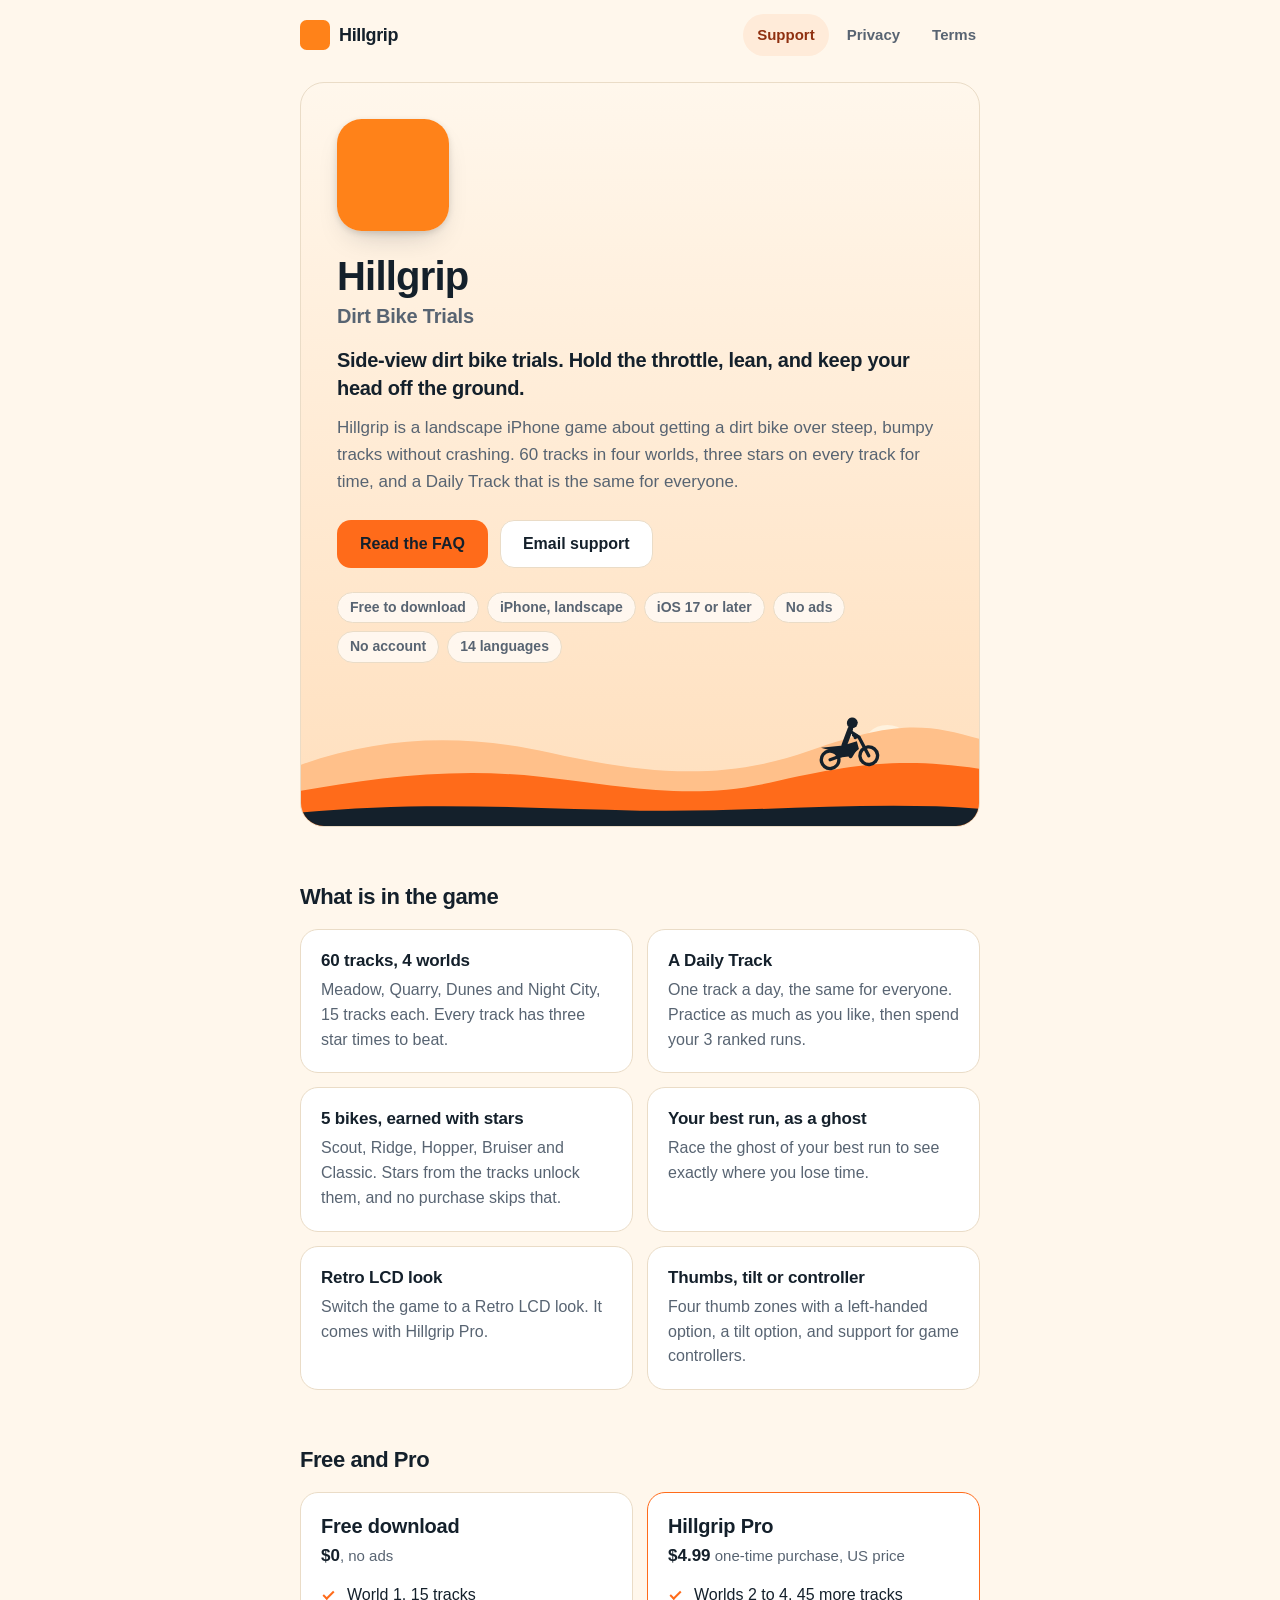
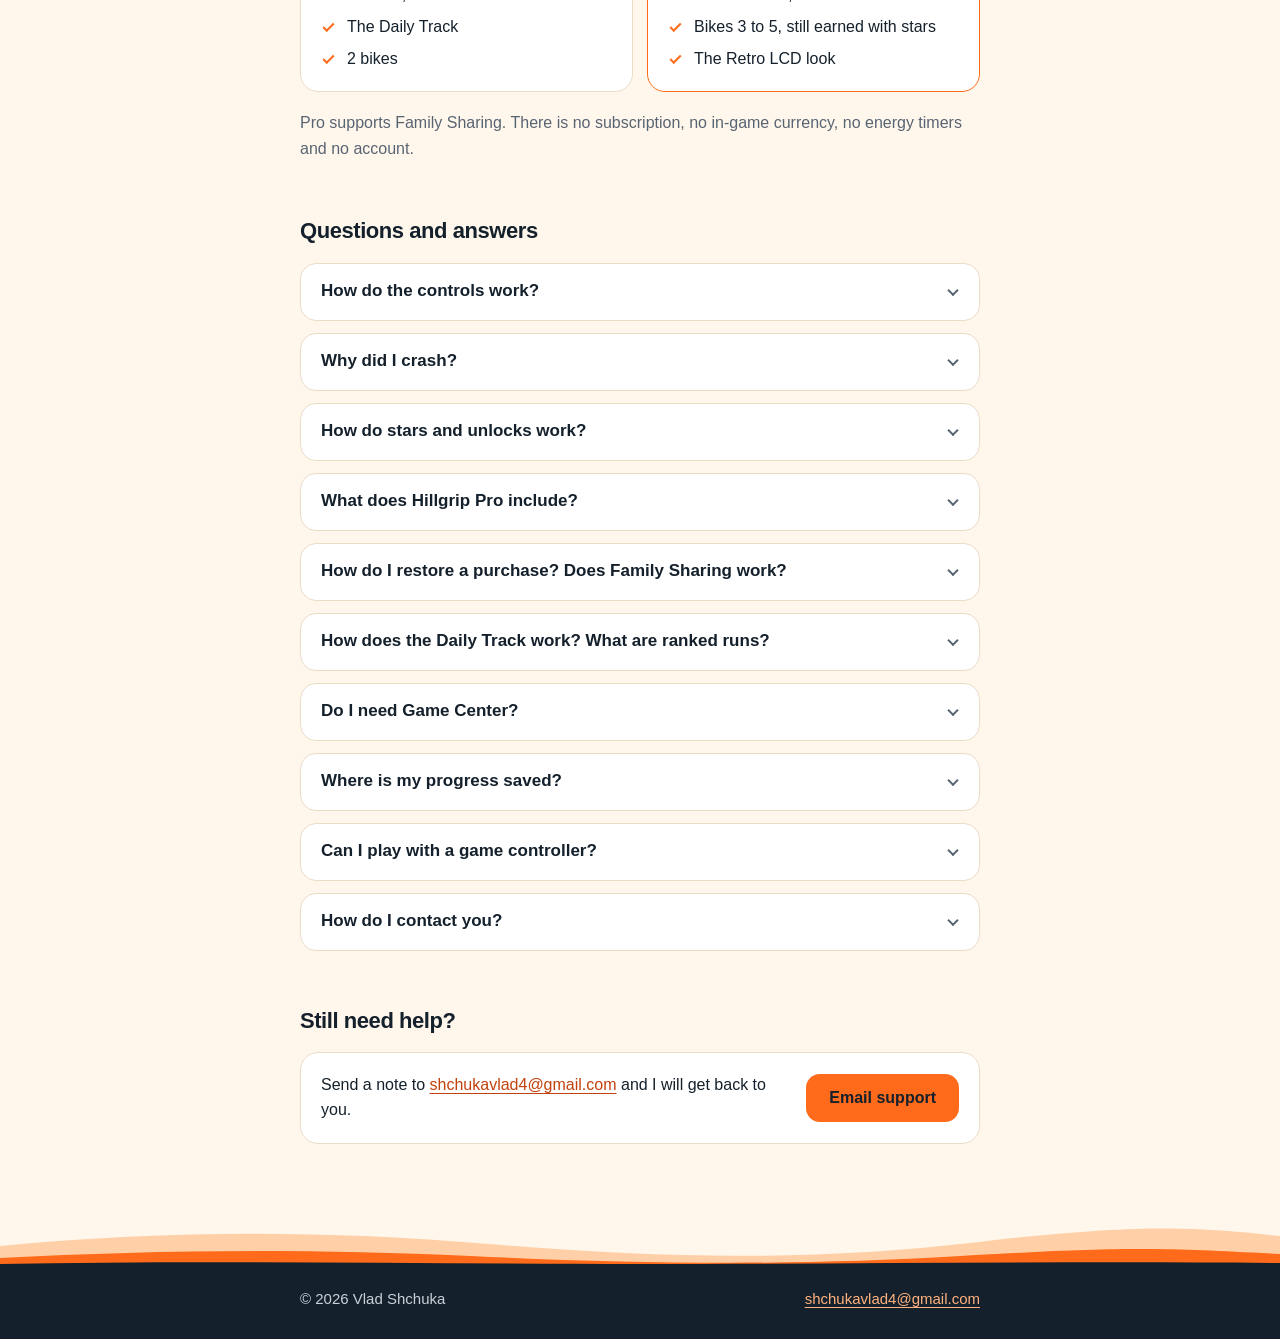
==== index.html @ 821a0717 "Hillgrip support, privacy and terms pages" ====
<!doctype html>
<html lang="en">
<head>
  <meta charset="utf-8">
  <meta name="viewport" content="width=device-width, initial-scale=1">
  <title>Hillgrip: Dirt Bike Trials | Support</title>
  <meta name="description" content="Support and FAQ for Hillgrip: Dirt Bike Trials, a landscape iPhone game of side-view dirt bike trials. Controls, Pro, the Daily Track and how to get help.">
  <meta name="color-scheme" content="light dark">
  <meta name="theme-color" content="#FFF7EC" media="(prefers-color-scheme: light)">
  <meta name="theme-color" content="#0F1424" media="(prefers-color-scheme: dark)">
  <link rel="canonical" href="https://xzot.github.io/hillgrip/">
  <link rel="icon" type="image/png" href="icon.png">
  <link rel="apple-touch-icon" href="icon.png">
  <meta property="og:type" content="website">
  <meta property="og:site_name" content="Hillgrip">
  <meta property="og:title" content="Hillgrip: Dirt Bike Trials | Support">
  <meta property="og:description" content="Side-view dirt bike trials for iPhone. 60 tracks, a Daily Track, no ads and no account. Support, FAQ and legal pages.">
  <meta property="og:url" content="https://xzot.github.io/hillgrip/">
  <meta property="og:image" content="https://xzot.github.io/hillgrip/icon.png">
  <meta name="twitter:card" content="summary">
  <link rel="stylesheet" href="style.css">
</head>
<body>
  <a class="skip-link" href="#content">Skip to content</a>

  <header class="site-header">
    <div class="wrap">
      <a class="brand" href="index.html">
        <img src="icon.png" width="30" height="30" alt="">
        <span>Hillgrip</span>
      </a>
      <nav class="site-nav" aria-label="Main">
        <a href="index.html" aria-current="page">Support</a>
        <a href="privacy.html">Privacy</a>
        <a href="terms.html">Terms</a>
      </nav>
    </div>
  </header>

  <main id="content">
    <div class="wrap">

      <section class="hero" aria-labelledby="hero-title">
        <div class="hero-body">
          <img class="app-icon" src="icon.png" width="112" height="112" alt="Hillgrip app icon" decoding="async">
          <h1 id="hero-title">Hillgrip<span class="sub">Dirt Bike Trials</span></h1>
          <p class="tagline">Side-view dirt bike trials. Hold the throttle, lean, and keep your head off the ground.</p>
          <p class="lead">Hillgrip is a landscape iPhone game about getting a dirt bike over steep, bumpy tracks without crashing. 60 tracks in four worlds, three stars on every track for time, and a Daily Track that is the same for everyone.</p>

          <div class="cta">
            <!--
              APP STORE BADGE GOES HERE.
              The app ID is not known yet. When it is, put Apple’s official "Download on the App Store"
              badge here as a link to https://apps.apple.com/app/id<APP_ID> (use Apple’s badge artwork,
              unmodified), and keep it before the two buttons below.
            -->
            <a class="btn" href="#faq">Read the FAQ</a>
            <a class="btn btn-ghost" href="mailto:shchukavlad4@gmail.com?subject=Hillgrip%20support">Email support</a>
          </div>

          <ul class="chips" aria-label="Quick facts">
            <li>Free to download</li>
            <li>iPhone, landscape</li>
            <li>iOS 17 or later</li>
            <li>No ads</li>
            <li>No account</li>
            <li>14 languages</li>
          </ul>
        </div>

        <!-- Hills strip: far ridge, trail-orange ridge with a rider, dark foreground. Decorative. -->
        <svg class="hills" viewBox="0 0 680 140" preserveAspectRatio="xMaxYMax slice" aria-hidden="true" focusable="false">
          <circle class="sun" cx="588" cy="64" r="26"/>
          <path class="far" d="M0 78 C80 50 160 46 250 66 S420 96 510 64 S630 38 680 52 V140 H0 Z"/>
          <path class="mid" d="M0 104 C70 92 150 80 240 90 S390 114 470 96 S600 70 680 82 V140 H0 Z"/>
          <g class="rider" transform="translate(551 80) rotate(-6) scale(1.3)">
            <circle class="rider-wheel" cx="-15" cy="-7" r="6.8" stroke-width="2.6"/>
            <circle class="rider-wheel" cx="15" cy="-7" r="6.8" stroke-width="2.6"/>
            <path d="M-15 -7 L-3 -10 M15 -7 L9 -22 M9 -22 L5 -24" fill="none" stroke-width="2.6" stroke-linecap="round" stroke-linejoin="round"/>
            <path d="M-21 -17 L-4 -17 L7 -19 L8 -13 L1 -8 L-7 -8 L-11 -13 Z" stroke="none"/>
            <path d="M-3 -17 L3 -29" fill="none" stroke-width="4.2" stroke-linecap="round"/>
            <path d="M3 -27 L8 -23 L6 -22" fill="none" stroke-width="2.4" stroke-linecap="round" stroke-linejoin="round"/>
            <path d="M-3 -17 L4 -12 L1 -8" fill="none" stroke-width="3" stroke-linecap="round" stroke-linejoin="round"/>
            <circle cx="5" cy="-33.5" r="4.2" stroke="none"/>
          </g>
          <path class="near" d="M0 126 C120 114 230 122 340 124 S570 114 680 122 V140 H0 Z"/>
        </svg>
      </section>

      <section class="section" aria-labelledby="game-title">
        <h2 id="game-title">What is in the game</h2>
        <div class="grid grid-2">
          <article class="card">
            <h3>60 tracks, 4 worlds</h3>
            <p>Meadow, Quarry, Dunes and Night City, 15 tracks each. Every track has three star times to beat.</p>
          </article>
          <article class="card">
            <h3>A Daily Track</h3>
            <p>One track a day, the same for everyone. Practice as much as you like, then spend your 3 ranked runs.</p>
          </article>
          <article class="card">
            <h3>5 bikes, earned with stars</h3>
            <p>Scout, Ridge, Hopper, Bruiser and Classic. Stars from the tracks unlock them, and no purchase skips that.</p>
          </article>
          <article class="card">
            <h3>Your best run, as a ghost</h3>
            <p>Race the ghost of your best run to see exactly where you lose time.</p>
          </article>
          <article class="card">
            <h3>Retro LCD look</h3>
            <p>Switch the game to a Retro LCD look. It comes with Hillgrip Pro.</p>
          </article>
          <article class="card">
            <h3>Thumbs, tilt or controller</h3>
            <p>Four thumb zones with a left-handed option, a tilt option, and support for game controllers.</p>
          </article>
        </div>
      </section>

      <section class="section" aria-labelledby="pro-title">
        <h2 id="pro-title">Free and Pro</h2>
        <div class="grid grid-2">
          <article class="card tier-card">
            <h3>Free download</h3>
            <p class="price"><strong>$0</strong>, no ads</p>
            <ul class="ticks">
              <li>World 1, 15 tracks</li>
              <li>The Daily Track</li>
              <li>2 bikes</li>
            </ul>
          </article>
          <article class="card tier-card pro">
            <h3>Hillgrip Pro</h3>
            <p class="price"><strong>$4.99</strong> one-time purchase, US price</p>
            <ul class="ticks">
              <li>Worlds 2 to 4, 45 more tracks</li>
              <li>Bikes 3 to 5, still earned with stars</li>
              <li>The Retro LCD look</li>
            </ul>
          </article>
        </div>
        <p class="no-list">Pro supports Family Sharing. There is no subscription, no in-game currency, no energy timers and no account.</p>
      </section>

      <section class="section faq" id="faq" aria-labelledby="faq-title">
        <h2 id="faq-title">Questions and answers</h2>

        <details>
          <summary>How do the controls work?</summary>
          <div class="answer">
            <p>The screen has four thumb zones: throttle, brake, lean back and lean forward. Hold throttle to drive, hold brake to slow down or stop, and use the two lean zones to tip the bike backward or forward on slopes and in the air.</p>
            <p>Settings has a left-handed option and a tilt option, so you can set the controls up the way your hands like. Game controllers work too, see the controller question below. Short, small corrections usually work better than holding a lean zone down.</p>
          </div>
        </details>

        <details>
          <summary>Why did I crash?</summary>
          <div class="answer">
            <p>You crash when the rider’s head hits the ground. After a crash you respawn at the most recent checkpoint, so you do not have to start the whole track again.</p>
            <p>If you keep landing on your head, try easing off the throttle in the air and use the lean zones to level the bike before the wheels touch down.</p>
          </div>
        </details>

        <details>
          <summary>How do stars and unlocks work?</summary>
          <div class="answer">
            <p>Every track gives up to 3 stars for your finishing time, and a faster run earns more of them. Stars are what unlock the bikes: Scout, Ridge, Hopper, Bruiser and Classic. Collect more stars and more bikes open up.</p>
            <p>There is no way to buy stars or skip an unlock. Hillgrip has no in-game currency.</p>
          </div>
        </details>

        <details>
          <summary>What does Hillgrip Pro include?</summary>
          <div class="answer">
            <p>Hillgrip Pro is a one-time in-app purchase, $4.99 in the US. In other countries the price follows Apple’s local pricing and is shown before you buy.</p>
            <ul>
              <li>Worlds 2 to 4, which adds 45 tracks</li>
              <li>Bikes 3 to 5, which are still earned with stars</li>
              <li>The Retro LCD look</li>
            </ul>
            <p>The free game already has world 1 (15 tracks), the Daily Track and 2 bikes. There is no subscription, so nothing renews.</p>
          </div>
        </details>

        <details>
          <summary>How do I restore a purchase? Does Family Sharing work?</summary>
          <div class="answer">
            <p>Open Settings in Hillgrip and tap Restore Purchases. The same button is on the Pro screen. Use the same Apple Account that bought Pro, and make sure you are online.</p>
            <p>Hillgrip Pro supports Family Sharing. If the person who bought it has sharing turned on for purchases, family members can get Pro on their own devices with Restore Purchases.</p>
            <p>If Pro still does not show up, check which Apple Account you are signed in with, then <a href="mailto:shchukavlad4@gmail.com?subject=Hillgrip%20restore%20purchase">email me</a>.</p>
          </div>
        </details>

        <details>
          <summary>How does the Daily Track work? What are ranked runs?</summary>
          <div class="answer">
            <p>There is one Daily Track per day and it is the same for everyone. It changes at 08:00 UTC. It is part of the free game.</p>
            <p>You can practice it as often as you like. You get 3 ranked runs on each Daily Track, and your best ranked time goes to a Game Center leaderboard.</p>
          </div>
        </details>

        <details>
          <summary>Do I need Game Center?</summary>
          <div class="answer">
            <p>No. Hillgrip works without it. Game Center is only used for the Daily Track leaderboard, and only if you are signed in. It is an Apple service, so your player name and leaderboard scores are handled by Apple, as the <a href="privacy.html">privacy policy</a> explains.</p>
          </div>
        </details>

        <details>
          <summary>Where is my progress saved?</summary>
          <div class="answer">
            <p>Only on your device. Hillgrip has no account and no server, so your stars, best times, ghosts and settings live on the phone. If you delete the app, that progress is deleted too, and I cannot get it back because I never receive it.</p>
            <p>Purchases are different. They belong to your Apple Account and come back with Restore Purchases.</p>
          </div>
        </details>

        <details>
          <summary>Can I play with a game controller?</summary>
          <div class="answer">
            <p>Yes. MFi, Xbox and DualSense controllers work:</p>
            <ul>
              <li>Right trigger: throttle</li>
              <li>Left trigger: brake</li>
              <li>Left stick: lean</li>
            </ul>
            <p>Pair the controller in your iPhone’s Bluetooth settings before you start the game.</p>
          </div>
        </details>

        <details>
          <summary>How do I contact you?</summary>
          <div class="answer">
            <p>Email <a href="mailto:shchukavlad4@gmail.com?subject=Hillgrip%20support">shchukavlad4@gmail.com</a>. Please include your iPhone model, your iOS version and what happened. The world and track number help for track problems.</p>
            <p>Hillgrip is made by one person, Vlad Shchuka. I read every message and reply as soon as I can.</p>
          </div>
        </details>
      </section>

      <section class="section" aria-labelledby="contact-title">
        <h2 id="contact-title">Still need help?</h2>
        <div class="card contact-card">
          <p>Send a note to <a href="mailto:shchukavlad4@gmail.com?subject=Hillgrip%20support">shchukavlad4@gmail.com</a> and I will get back to you.</p>
          <a class="btn" href="mailto:shchukavlad4@gmail.com?subject=Hillgrip%20support">Email support</a>
        </div>
      </section>

    </div>
  </main>

  <footer class="site-footer">
    <svg class="footer-hills" viewBox="0 0 680 44" preserveAspectRatio="none" aria-hidden="true" focusable="false">
      <path class="far" d="M0 22 C90 6 170 6 260 20 S430 38 520 18 S640 4 680 12 V44 H0 Z"/>
      <path class="mid" d="M0 34 C80 26 160 24 250 32 S420 42 510 32 S620 24 680 30 V44 H0 Z"/>
      <path class="near" d="M0 40 C110 36 230 40 340 40 S570 37 680 39 V44 H0 Z"/>
    </svg>
    <div class="footer-bar">
      <div class="wrap">
        <span>&copy; 2026 Vlad Shchuka</span>
        <a href="mailto:shchukavlad4@gmail.com">shchukavlad4@gmail.com</a>
      </div>
    </div>
  </footer>
</body>
</html>
---- style.css ----
/*
  Hillgrip support + legal site.
  One stylesheet, no frameworks, no JavaScript, no external requests.
  Brand: trail orange accent, ink text, warm paper background.
*/

/* ---------- Tokens ---------- */
:root {
  color-scheme: light dark;

  --bg: #FFF7EC;            /* warm paper */
  --surface: #FFFFFF;
  --text: #14202B;          /* ink */
  --muted: #586472;
  --accent: #FF6B1A;        /* trail orange: fills, borders, illustration. Not for small text. */
  --border: #EADCC7;

  --link: #C2410C;          /* text links: 4.9:1 on paper, 5.2:1 on white */
  --link-hover: #9A3412;
  --on-accent: #14202B;     /* ink on trail orange: 5.9:1 */
  --accent-soft: #FFEBD9;   /* tinted boxes and the current nav pill */
  --accent-soft-text: #8F3010; /* text on --accent-soft: 6.4:1 */
  --shadow: rgba(20, 32, 43, 0.28);

  /* Illustration */
  --sky-top: #FFF7EC;
  --sky-bottom: #FFDFBD;
  --sun: #FFF4E2;
  --hill-far: #FFC08A;
  --hill-near: #14202B;
  --rider: #14202B;

  --radius-card: 18px;
  --font: -apple-system, BlinkMacSystemFont, "SF Pro Text", "Segoe UI", Roboto, "Helvetica Neue", Arial, sans-serif;
}

@media (prefers-color-scheme: dark) {
  :root {
    --bg: #0F1424;
    --surface: #171D33;
    --text: #F4EFE8;
    --muted: #A8B2C5;
    --accent: #FF7A2E;
    --border: #2B3453;

    --link: #FF9A5C;        /* 8.6:1 on the dark background */
    --link-hover: #FFB988;
    --on-accent: #14202B;
    --accent-soft: #2A2336;
    --accent-soft-text: #FFB78A;
    --shadow: rgba(0, 0, 0, 0.6);

    --sky-top: #141A33;
    --sky-bottom: #2D2448;
    --sun: #FFB27F;
    --hill-far: #392D58;
    --hill-near: #080B15;
    --rider: #FFEBD6;       /* light rider: the sky is dark, ink would vanish */
  }
}

/* ---------- Base ---------- */
*, *::before, *::after { box-sizing: border-box; }

html {
  -webkit-text-size-adjust: 100%;
  text-size-adjust: 100%;
  scroll-behavior: smooth;
  scroll-padding-top: 16px;
}

body {
  margin: 0;
  background: var(--bg);
  color: var(--text);
  font: 17px/1.6 var(--font);
  -webkit-font-smoothing: antialiased;
  overflow-wrap: break-word;
}

::selection { background: var(--accent); color: var(--on-accent); }

img { max-width: 100%; height: auto; }

.wrap {
  width: 100%;
  max-width: 720px;           /* 680px column + 20px side padding */
  margin-inline: auto;
  padding-inline: 20px;
}

h1, h2, h3 {
  margin: 0;
  letter-spacing: -0.02em;
  line-height: 1.15;
  font-weight: 800;
}

h1 { font-size: 40px; }
h2 { font-size: 22px; line-height: 1.25; font-weight: 750; }
h3 { font-size: 17px; line-height: 1.3; font-weight: 700; letter-spacing: -0.01em; }

p { margin: 0 0 1em; }
p:last-child { margin-bottom: 0; }

a {
  color: var(--link);
  text-decoration: underline;
  text-decoration-thickness: 1px;
  text-underline-offset: 3px;
  transition: color 0.15s ease, text-decoration-thickness 0.15s ease;
}
a:hover { color: var(--link-hover); text-decoration-thickness: 2px; }

:focus-visible {
  outline: 3px solid var(--link);
  outline-offset: 3px;
  border-radius: 6px;
}

.skip-link {
  position: absolute;
  left: 20px;
  top: -80px;
  z-index: 10;
  padding: 10px 16px;
  border-radius: 10px;
  background: var(--accent);
  color: var(--on-accent);
  font-weight: 700;
  text-decoration: none;
}
.skip-link:focus { top: 12px; }

/* ---------- Header ---------- */
.site-header { padding-block: 14px; }

.site-header .wrap {
  display: flex;
  align-items: center;
  justify-content: space-between;
  flex-wrap: wrap;
  gap: 4px 12px;
}

.brand {
  display: inline-flex;
  align-items: center;
  gap: 9px;
  color: var(--text);
  font-weight: 800;
  font-size: 18px;
  letter-spacing: -0.02em;
  text-decoration: none;
}
.brand:hover { color: var(--text); text-decoration: none; }
.brand img { width: 30px; height: 30px; border-radius: 22%; display: block; }

.site-nav { display: flex; gap: 2px; margin-right: -10px; }

.site-nav a {
  display: inline-block;
  padding: 9px 11px;
  border-radius: 999px;
  color: var(--muted);
  font-size: 15px;
  font-weight: 600;
  text-decoration: none;
  transition: background-color 0.15s ease, color 0.15s ease;
}
.site-nav a:hover { color: var(--text); background: var(--accent-soft); }
.site-nav a[aria-current="page"] {
  color: var(--accent-soft-text);
  background: var(--accent-soft);
}

/* ---------- Layout helpers ---------- */
main { padding-bottom: 8px; }
.section { margin-top: 56px; }
.section > h2 { margin-bottom: 18px; }
.section-intro { color: var(--muted); margin-bottom: 20px; }

/* ---------- Hero (index) ---------- */
.hero {
  margin-top: 12px;
  position: relative;
  overflow: hidden;
  border: 1px solid var(--border);
  border-radius: 24px;
  background: linear-gradient(180deg, var(--sky-top) 0%, var(--sky-bottom) 100%);
}

.hero-body { padding: 28px 22px 0; }

.app-icon {
  display: block;
  width: 112px;
  height: 112px;
  border-radius: 22%;
  box-shadow: 0 14px 30px -14px var(--shadow), 0 2px 6px rgba(0, 0, 0, 0.12);
}

.hero h1 { margin-top: 22px; }
.hero h1 .sub {
  display: block;
  margin-top: 6px;
  font-size: 20px;
  font-weight: 650;
  letter-spacing: -0.01em;
  color: var(--muted);
}

.tagline {
  margin: 18px 0 0;
  font-size: 20px;
  line-height: 1.4;
  font-weight: 650;
  letter-spacing: -0.015em;
}
.lead { margin: 12px 0 0; color: var(--muted); }

.cta { display: flex; flex-wrap: wrap; gap: 12px; margin-top: 24px; }
.cta .btn { flex: 1 1 100%; }

.btn {
  display: inline-flex;
  align-items: center;
  justify-content: center;
  min-height: 48px;
  padding: 0 22px;
  border-radius: 14px;
  border: 1px solid transparent;
  background: var(--accent);
  color: var(--on-accent);
  font-weight: 700;
  font-size: 16px;
  text-decoration: none;
  transition: transform 0.15s ease, box-shadow 0.2s ease, background-color 0.15s ease, border-color 0.15s ease;
}
.btn:hover {
  color: var(--on-accent);
  text-decoration: none;
  transform: translateY(-2px);
  box-shadow: 0 10px 20px -10px var(--accent);
}
.btn-ghost {
  background: var(--surface);
  border-color: var(--border);
  color: var(--text);
}
.btn-ghost:hover { color: var(--text); border-color: var(--accent); box-shadow: 0 10px 20px -14px var(--shadow); }

.chips {
  display: flex;
  flex-wrap: wrap;
  gap: 8px;
  margin: 24px 0 0;
  padding: 0;
  list-style: none;
}
.chips li {
  padding: 5px 12px;
  border: 1px solid var(--border);
  border-radius: 999px;
  background: color-mix(in srgb, var(--surface) 70%, transparent);
  color: var(--muted);
  font-size: 14px;
  line-height: 1.4;
  font-weight: 600;
}

.hills { display: block; width: 100%; height: 104px; margin-top: 24px; }
.hills .sun { fill: var(--sun); opacity: 0.9; }
.hills .far { fill: var(--hill-far); }
.hills .mid { fill: var(--accent); }
.hills .near { fill: var(--hill-near); }
.hills .rider { fill: var(--rider); stroke: var(--rider); }
.hills .rider-wheel { fill: none; stroke: var(--rider); }

/* ---------- Cards ---------- */
.grid { display: grid; gap: 14px; grid-template-columns: 1fr; }

.card {
  background: var(--surface);
  border: 1px solid var(--border);
  border-radius: var(--radius-card);
  padding: 20px;
  transition: border-color 0.2s ease, transform 0.2s ease, box-shadow 0.2s ease;
}
.card:hover {
  border-color: var(--accent);
  transform: translateY(-2px);
  box-shadow: 0 14px 26px -16px var(--shadow);
}
.card h3 { margin-bottom: 6px; }
.card p { color: var(--muted); font-size: 16px; line-height: 1.55; }

.tier-card h3 { font-size: 20px; margin-bottom: 4px; }
.tier-card .price { color: var(--muted); font-size: 15px; margin-bottom: 14px; }
.tier-card .price strong { color: var(--text); font-size: 17px; }
.tier-card.pro { border-color: var(--accent); }

.ticks { margin: 0; padding: 0; list-style: none; }
.ticks li { position: relative; padding-left: 26px; margin-bottom: 8px; font-size: 16px; line-height: 1.5; }
.ticks li:last-child { margin-bottom: 0; }
.ticks li::before {
  content: "";
  position: absolute;
  left: 2px;
  top: 0.5em;
  width: 11px;
  height: 6px;
  border-left: 2.5px solid var(--accent);
  border-bottom: 2.5px solid var(--accent);
  transform: rotate(-45deg);
}

.no-list {
  margin-top: 18px;
  color: var(--muted);
  font-size: 16px;
}

/* ---------- FAQ ---------- */
.faq details {
  background: var(--surface);
  border: 1px solid var(--border);
  border-radius: 16px;
  margin-bottom: 12px;
  transition: border-color 0.2s ease, box-shadow 0.2s ease;
}
.faq details:hover { border-color: var(--accent); }
.faq details[open] { box-shadow: 0 14px 26px -18px var(--shadow); }

.faq summary {
  position: relative;
  display: block;
  min-height: 56px;
  padding: 15px 52px 15px 20px;
  cursor: pointer;
  list-style: none;
  font-weight: 650;
  line-height: 1.4;
  border-radius: 16px;
}
.faq summary::-webkit-details-marker { display: none; }
.faq summary::after {
  content: "";
  position: absolute;
  right: 22px;
  top: 50%;
  width: 8px;
  height: 8px;
  border-right: 2px solid var(--muted);
  border-bottom: 2px solid var(--muted);
  transform: translateY(-70%) rotate(45deg);
  transition: transform 0.2s ease, border-color 0.2s ease;
}
.faq details:hover summary::after { border-color: var(--accent); }
.faq details[open] summary::after { transform: translateY(-30%) rotate(-135deg); }

.faq .answer { padding: 0 20px 20px; }
.faq .answer p, .faq .answer ul { margin-bottom: 0.8em; }
.faq .answer > :last-child { margin-bottom: 0; }
.faq .answer ul { padding-left: 22px; }
.faq .answer li { margin-bottom: 4px; }

.contact-card { display: flex; flex-direction: column; align-items: flex-start; gap: 16px; }
.contact-card p { color: var(--text); margin: 0; }
.contact-card .btn { flex: 0 0 auto; white-space: nowrap; }

/* ---------- Legal pages ---------- */
.page-title { margin-top: 28px; }
.updated { margin: 10px 0 0; color: var(--muted); font-size: 15px; }

.summary {
  margin-top: 28px;
  padding: 18px 20px;
  border: 1px solid var(--border);
  border-radius: var(--radius-card);
  background: var(--accent-soft);
  color: var(--text);
}
.summary strong:first-child {
  display: block;
  margin-bottom: 4px;
  color: var(--accent-soft-text);
  font-size: 14px;
  letter-spacing: 0.06em;
  text-transform: uppercase;
}

.legal > p:first-child { margin-top: 32px; }
.summary a { color: var(--accent-soft-text); }
.legal h2 { margin-top: 56px; margin-bottom: 14px; }
.fineprint { margin-top: 48px; color: var(--muted); font-size: 15px; }
.legal ul { padding-left: 22px; margin: 0 0 1em; }
.legal li { margin-bottom: 6px; }
.legal a { overflow-wrap: anywhere; }

/* ---------- Footer ---------- */
.site-footer { margin-top: 72px; }
.footer-hills { display: block; width: 100%; height: 44px; margin-bottom: -1px; }
.footer-hills .far { fill: var(--hill-far); opacity: 0.7; }
.footer-hills .mid { fill: var(--accent); }
.footer-hills .near { fill: var(--hill-near); }

.footer-bar { background: var(--hill-near); color: #C9D0DA; }
.footer-bar .wrap {
  display: flex;
  flex-wrap: wrap;
  justify-content: space-between;
  gap: 6px 20px;
  padding-block: 20px 28px;
  font-size: 15px;
}
.footer-bar a { color: #FFB27F; }
.footer-bar a:hover { color: #FFD2B3; }
.footer-bar :focus-visible { outline-color: #FFB27F; }

/* ---------- Wider screens ---------- */
@media (min-width: 560px) {
  .hero-body { padding: 36px 36px 0; }
  .hills { height: auto; }
  .cta .btn { flex: 0 0 auto; }
  .grid-2 { grid-template-columns: 1fr 1fr; }
  .contact-card { flex-direction: row; align-items: center; justify-content: space-between; }
  .site-nav { gap: 4px; }
  .site-nav a { padding: 9px 14px; }
}

@media (prefers-reduced-motion: reduce) {
  html { scroll-behavior: auto; }
  *, *::before, *::after { transition: none !important; }
  .card:hover, .btn:hover { transform: none; }
}
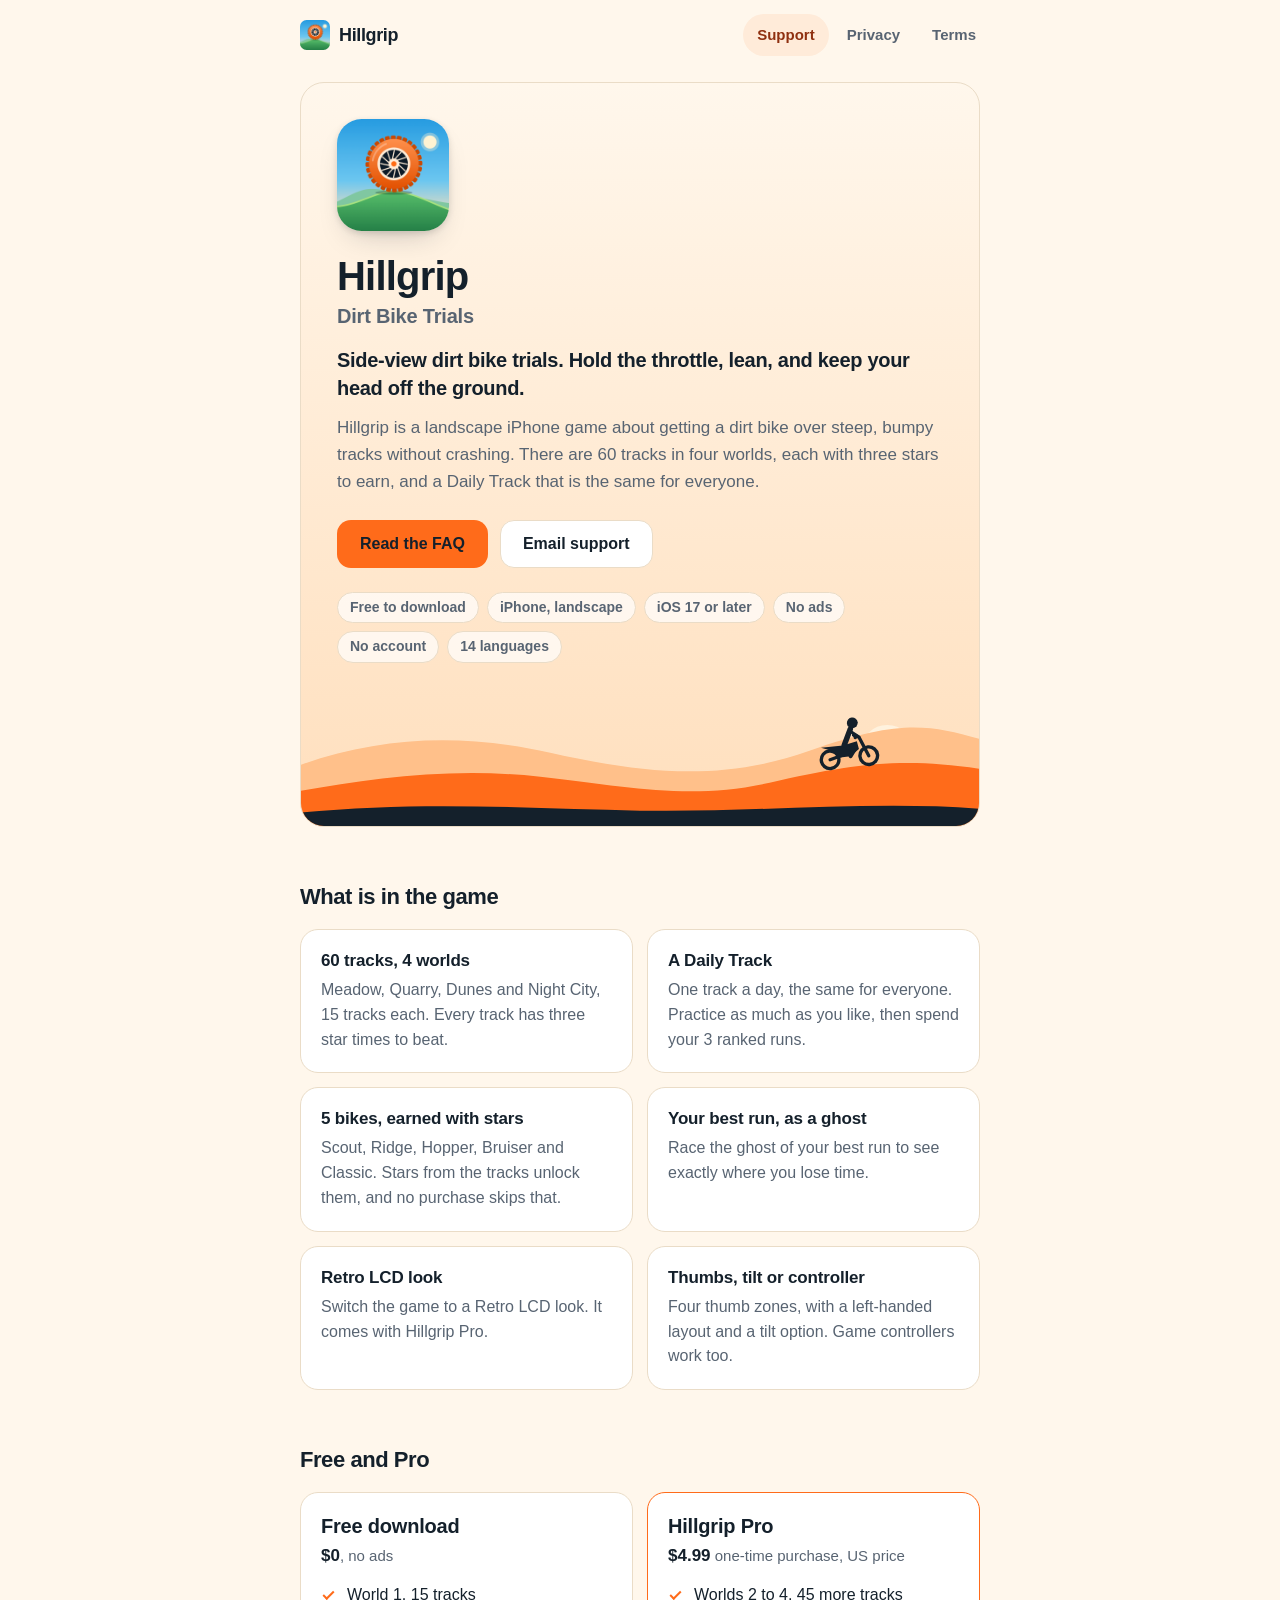
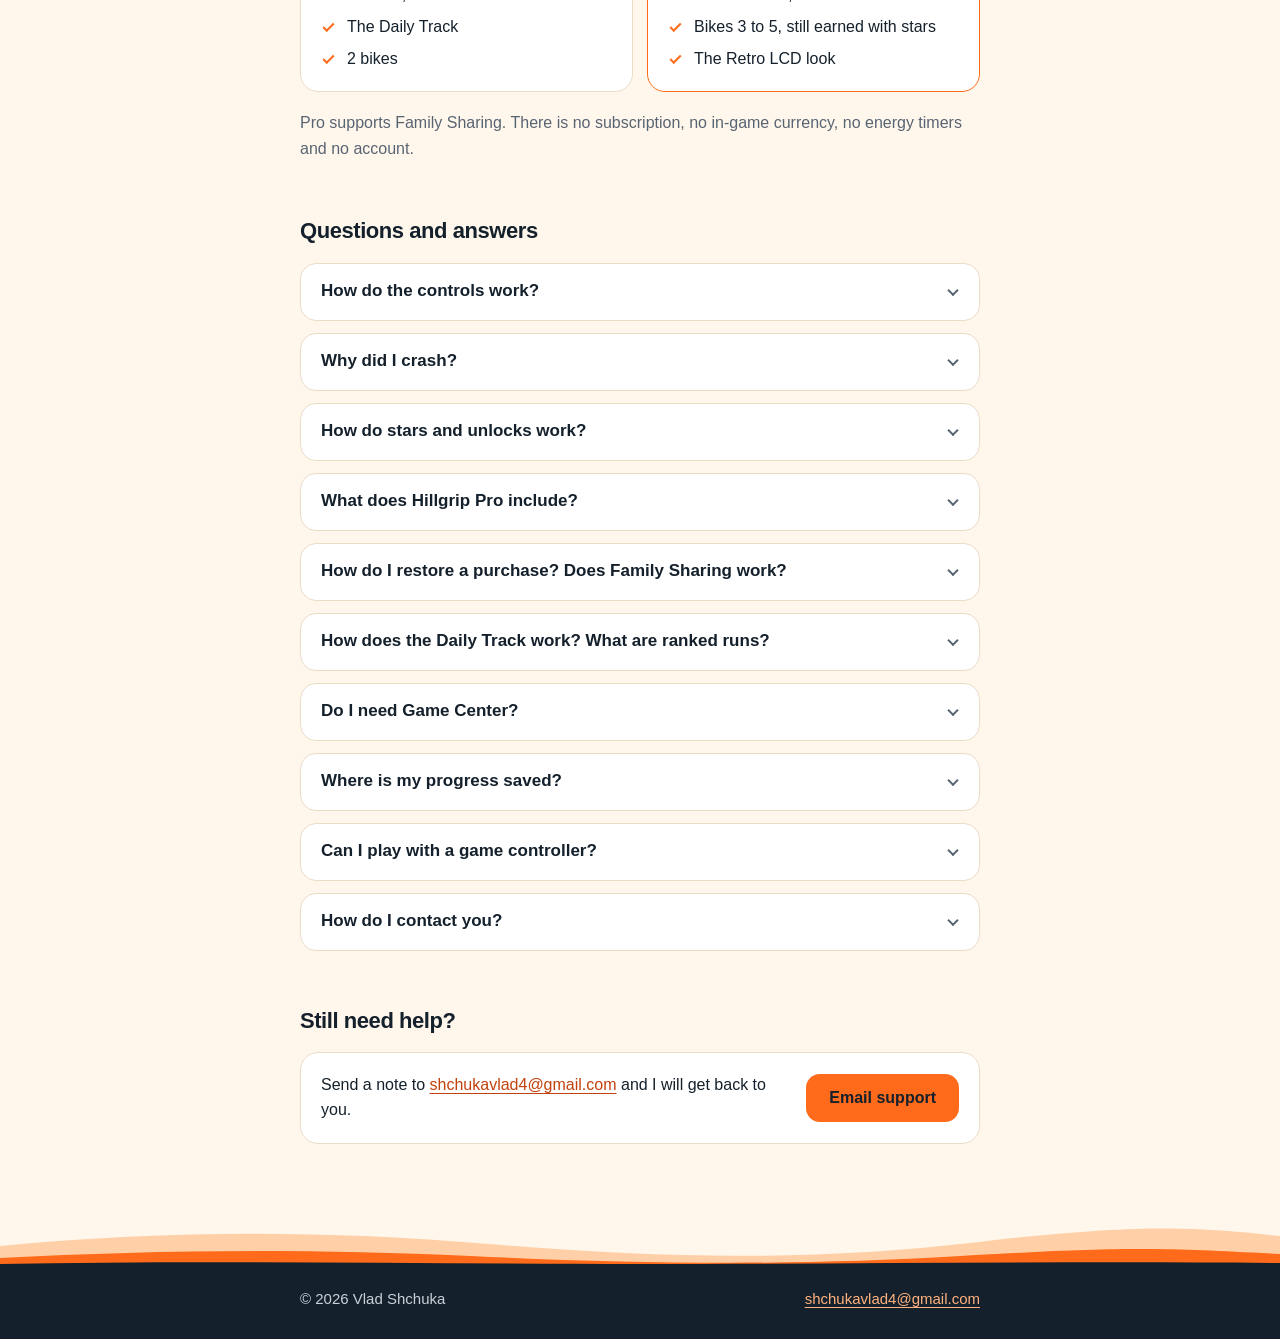
==== commit ce443586: "Copy edits" ====
--- a/index.html
+++ b/index.html
@@ -45,7 +45,7 @@
           <img class="app-icon" src="icon.png" width="112" height="112" alt="Hillgrip app icon" decoding="async">
           <h1 id="hero-title">Hillgrip<span class="sub">Dirt Bike Trials</span></h1>
           <p class="tagline">Side-view dirt bike trials. Hold the throttle, lean, and keep your head off the ground.</p>
-          <p class="lead">Hillgrip is a landscape iPhone game about getting a dirt bike over steep, bumpy tracks without crashing. 60 tracks in four worlds, three stars on every track for time, and a Daily Track that is the same for everyone.</p>
+          <p class="lead">Hillgrip is a landscape iPhone game about getting a dirt bike over steep, bumpy tracks without crashing. There are 60 tracks in four worlds, each with three stars to earn, and a Daily Track that is the same for everyone.</p>
 
           <div class="cta">
             <!--
@@ -112,7 +112,7 @@
           </article>
           <article class="card">
             <h3>Thumbs, tilt or controller</h3>
-            <p>Four thumb zones with a left-handed option, a tilt option, and support for game controllers.</p>
+            <p>Four thumb zones, with a left-handed layout and a tilt option. Game controllers work too.</p>
           </article>
         </div>
       </section>
@@ -149,7 +149,7 @@
           <summary>How do the controls work?</summary>
           <div class="answer">
             <p>The screen has four thumb zones: throttle, brake, lean back and lean forward. Hold throttle to drive, hold brake to slow down or stop, and use the two lean zones to tip the bike backward or forward on slopes and in the air.</p>
-            <p>Settings has a left-handed option and a tilt option, so you can set the controls up the way your hands like. Game controllers work too, see the controller question below. Short, small corrections usually work better than holding a lean zone down.</p>
+            <p>Settings has a left-handed option and a tilt option, so you can set the controls up the way your hands like. Game controllers work too (see the controller question below). Short, small corrections usually work better than holding a lean zone down.</p>
           </div>
         </details>
 
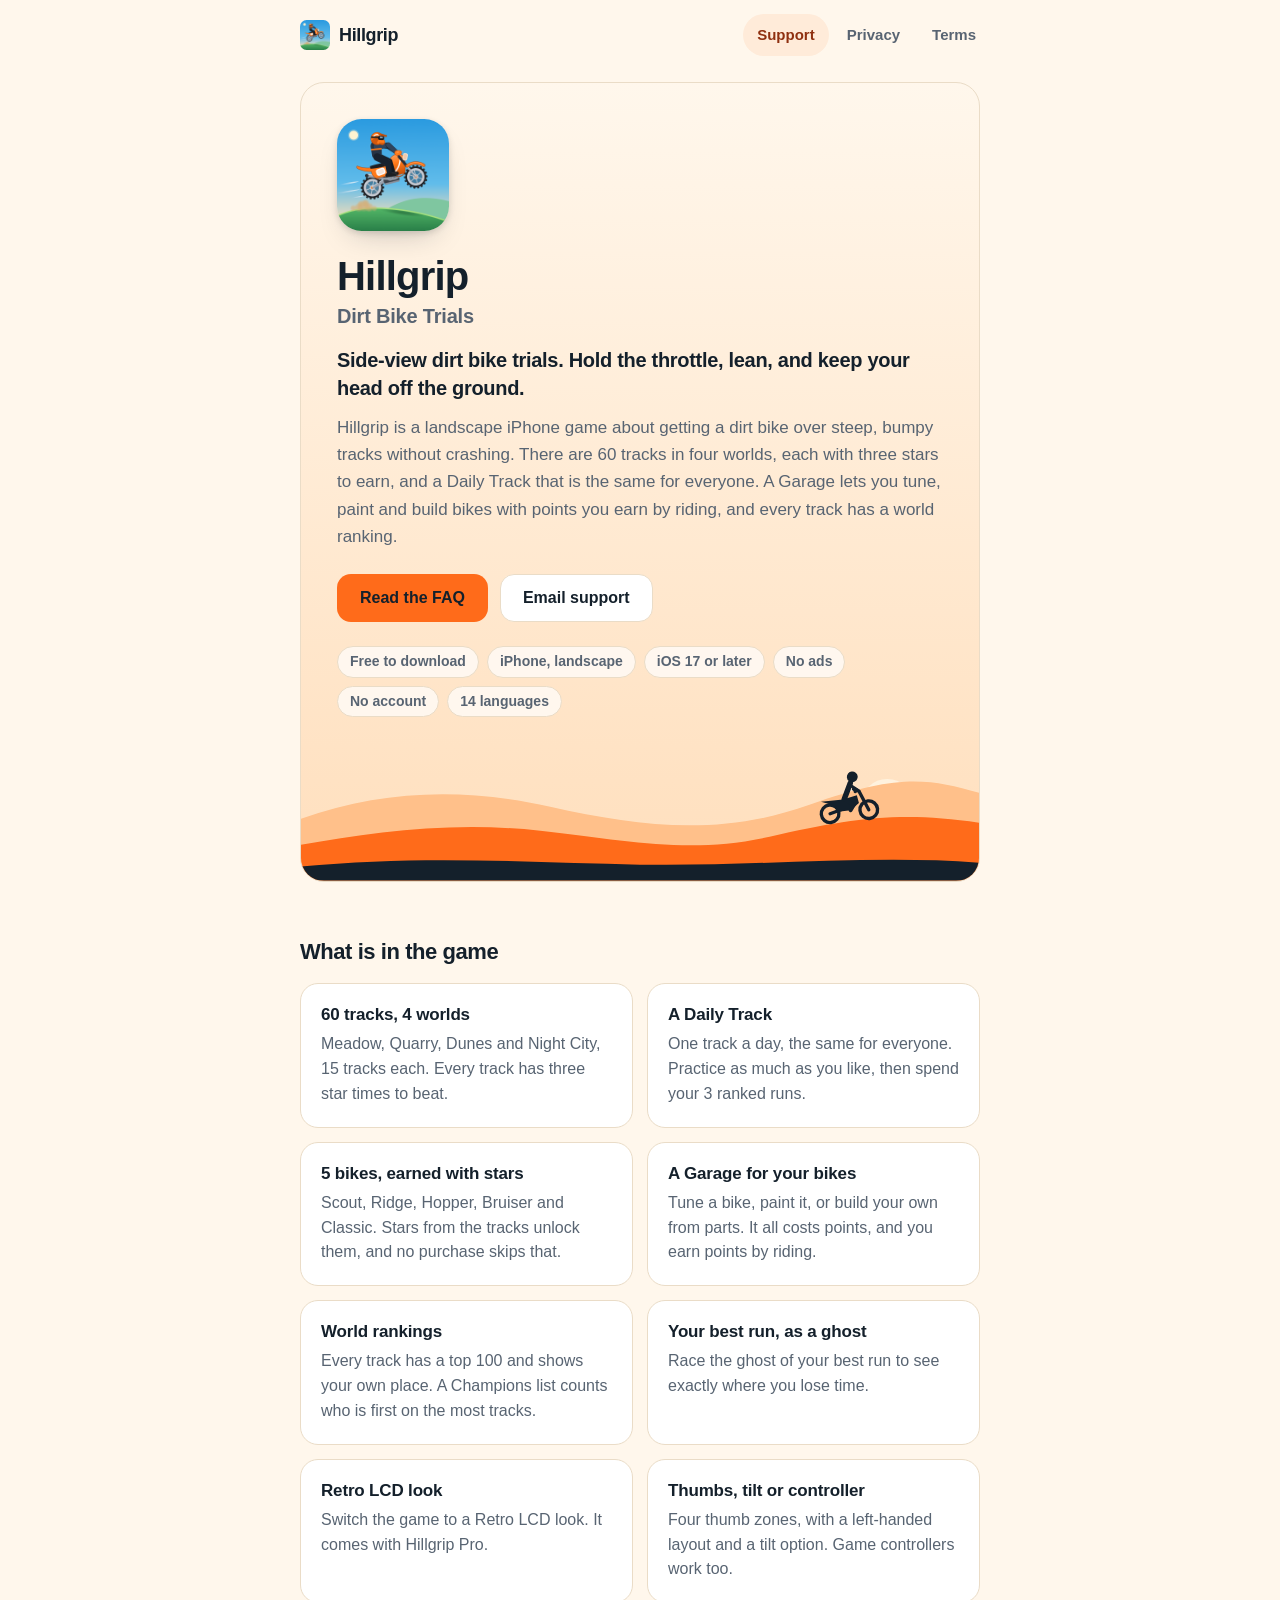
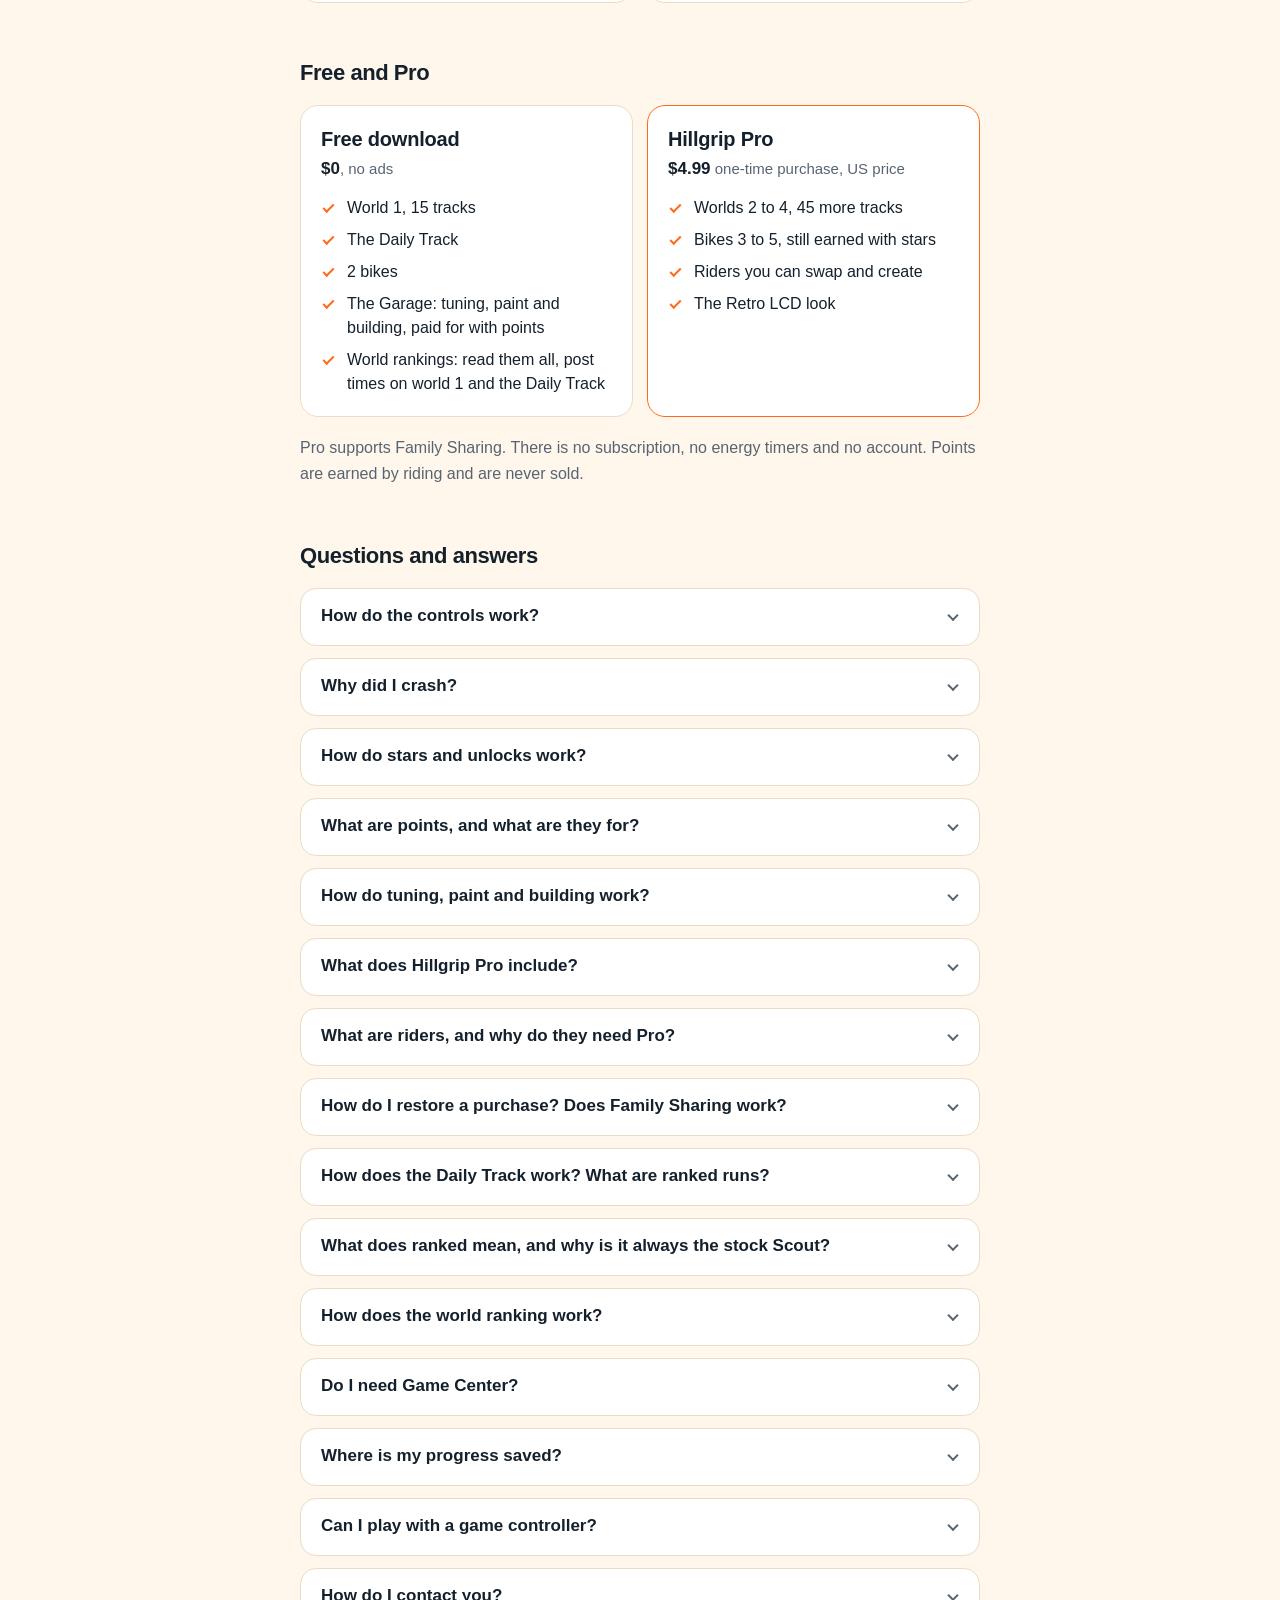
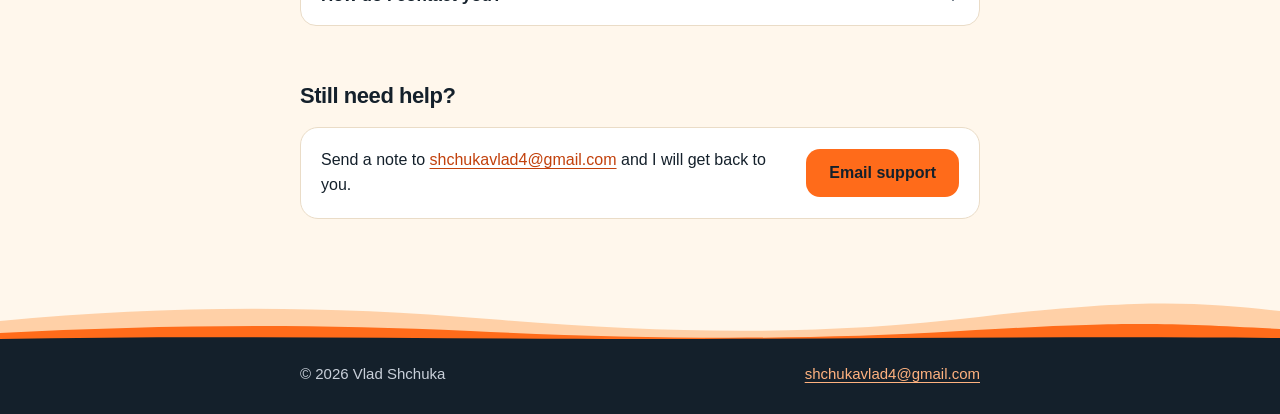
==== commit 1cc6ced6: "Garage, points, world ranking; new icon" ====
--- a/index.html
+++ b/index.html
@@ -4,7 +4,7 @@
   <meta charset="utf-8">
   <meta name="viewport" content="width=device-width, initial-scale=1">
   <title>Hillgrip: Dirt Bike Trials | Support</title>
-  <meta name="description" content="Support and FAQ for Hillgrip: Dirt Bike Trials, a landscape iPhone game of side-view dirt bike trials. Controls, Pro, the Daily Track and how to get help.">
+  <meta name="description" content="Support and FAQ for Hillgrip: Dirt Bike Trials, a landscape iPhone game of side-view dirt bike trials. Controls, points and the Garage, world rankings, Pro and how to get help.">
   <meta name="color-scheme" content="light dark">
   <meta name="theme-color" content="#FFF7EC" media="(prefers-color-scheme: light)">
   <meta name="theme-color" content="#0F1424" media="(prefers-color-scheme: dark)">
@@ -45,7 +45,7 @@
           <img class="app-icon" src="icon.png" width="112" height="112" alt="Hillgrip app icon" decoding="async">
           <h1 id="hero-title">Hillgrip<span class="sub">Dirt Bike Trials</span></h1>
           <p class="tagline">Side-view dirt bike trials. Hold the throttle, lean, and keep your head off the ground.</p>
-          <p class="lead">Hillgrip is a landscape iPhone game about getting a dirt bike over steep, bumpy tracks without crashing. There are 60 tracks in four worlds, each with three stars to earn, and a Daily Track that is the same for everyone.</p>
+          <p class="lead">Hillgrip is a landscape iPhone game about getting a dirt bike over steep, bumpy tracks without crashing. There are 60 tracks in four worlds, each with three stars to earn, and a Daily Track that is the same for everyone. A Garage lets you tune, paint and build bikes with points you earn by riding, and every track has a world ranking.</p>
 
           <div class="cta">
             <!--
@@ -103,6 +103,14 @@
             <p>Scout, Ridge, Hopper, Bruiser and Classic. Stars from the tracks unlock them, and no purchase skips that.</p>
           </article>
           <article class="card">
+            <h3>A Garage for your bikes</h3>
+            <p>Tune a bike, paint it, or build your own from parts. It all costs points, and you earn points by riding.</p>
+          </article>
+          <article class="card">
+            <h3>World rankings</h3>
+            <p>Every track has a top 100 and shows your own place. A Champions list counts who is first on the most tracks.</p>
+          </article>
+          <article class="card">
             <h3>Your best run, as a ghost</h3>
             <p>Race the ghost of your best run to see exactly where you lose time.</p>
           </article>
@@ -127,6 +135,8 @@
               <li>World 1, 15 tracks</li>
               <li>The Daily Track</li>
               <li>2 bikes</li>
+              <li>The Garage: tuning, paint and building, paid for with points</li>
+              <li>World rankings: read them all, post times on world 1 and the Daily Track</li>
             </ul>
           </article>
           <article class="card tier-card pro">
@@ -135,11 +145,12 @@
             <ul class="ticks">
               <li>Worlds 2 to 4, 45 more tracks</li>
               <li>Bikes 3 to 5, still earned with stars</li>
+              <li>Riders you can swap and create</li>
               <li>The Retro LCD look</li>
             </ul>
           </article>
         </div>
-        <p class="no-list">Pro supports Family Sharing. There is no subscription, no in-game currency, no energy timers and no account.</p>
+        <p class="no-list">Pro supports Family Sharing. There is no subscription, no energy timers and no account. Points are earned by riding and are never sold.</p>
       </section>
 
       <section class="section faq" id="faq" aria-labelledby="faq-title">
@@ -165,7 +176,28 @@
           <summary>How do stars and unlocks work?</summary>
           <div class="answer">
             <p>Every track gives up to 3 stars for your finishing time, and a faster run earns more of them. Stars are what unlock the bikes: Scout, Ridge, Hopper, Bruiser and Classic. Collect more stars and more bikes open up.</p>
-            <p>There is no way to buy stars or skip an unlock. Hillgrip has no in-game currency.</p>
+            <p>There is no way to buy stars or skip an unlock. Points, which pay for tuning and paint, are a separate thing: you earn them by riding too, and they never open worlds or bikes.</p>
+          </div>
+        </details>
+
+        <details>
+          <summary>What are points, and what are they for?</summary>
+          <div class="answer">
+            <p>Points are what you spend in the Garage. You earn them only by riding: finishing a track for the first time, collecting stars, beating your own time, the Daily Track (with a bonus for a streak) and climbing the world ranking.</p>
+            <p>Points cannot be bought, no ad gives you any, and Pro does not give you more. They never buy worlds, bikes or Pro. The first upgrade is cheap and comes within your first few tracks, and a full tune of one bike takes a while. Points are saved on your device only, like your stars.</p>
+          </div>
+        </details>
+
+        <details>
+          <summary>How do tuning, paint and building work?</summary>
+          <div class="answer">
+            <p>Open the Garage from Home. Its tabs are Bike, Tune, Paint, Build and Rider.</p>
+            <ul>
+              <li>Tune: four upgrades with five levels each (Engine, Handling, Weight and Suspension) and three sliders (Gearing, Springs and Wheelbase). Every upgrade changes something you can feel, and the bars show the change in numbers. The sliders are trade-offs: more of one thing costs you something else.</li>
+              <li>Paint: colours for each part, eight patterns, a number plate and your race number.</li>
+              <li>Build: put your own bike together from the parts of bikes you have unlocked, in up to three builds.</li>
+            </ul>
+            <p>Tap the bike in the Garage to rev it, or press Test ride to try your setup on a short track. Nothing from a Test ride is saved.</p>
           </div>
         </details>
 
@@ -176,9 +208,18 @@
             <ul>
               <li>Worlds 2 to 4, which adds 45 tracks</li>
               <li>Bikes 3 to 5, which are still earned with stars</li>
+              <li>Riders you can swap and create</li>
               <li>The Retro LCD look</li>
             </ul>
-            <p>The free game already has world 1 (15 tracks), the Daily Track and 2 bikes. There is no subscription, so nothing renews.</p>
+            <p>The free game already has world 1 (15 tracks), the Daily Track, 2 bikes and the Garage apart from riders. There is no subscription, so nothing renews.</p>
+          </div>
+        </details>
+
+        <details>
+          <summary>What are riders, and why do they need Pro?</summary>
+          <div class="answer">
+            <p>A rider is the person on the bike. With Pro you can swap between riders and create your own. Height, weight and stance change how the bike handles a little, and helmet, suit, jersey, gloves, boots and skin tone change the look. The differences are small and balanced, so no rider is simply better.</p>
+            <p>Without Pro you can still try the rider creator and take a Test ride with the rider you made, but nothing is saved or equipped.</p>
           </div>
         </details>
 
@@ -195,21 +236,38 @@
           <summary>How does the Daily Track work? What are ranked runs?</summary>
           <div class="answer">
             <p>There is one Daily Track per day and it is the same for everyone. It changes at 08:00 UTC. It is part of the free game.</p>
-            <p>You can practice it as often as you like. You get 3 ranked runs on each Daily Track, and your best ranked time goes to a Game Center leaderboard.</p>
+            <p>You can practice it as often as you like. You get 3 ranked runs on each Daily Track, and your best ranked time goes to a Game Center leaderboard. Ranked runs are always ridden on the stock Scout.</p>
+          </div>
+        </details>
+
+        <details>
+          <summary>What does ranked mean, and why is it always the stock Scout?</summary>
+          <div class="answer">
+            <p>Every time on a world ranking, and every ranked run of the Daily Track, is ridden on the stock Scout: factory tuning, the standard rider and no custom parts. Your paint and your rider’s looks stay. That way tuning, parts, riders and Pro cannot buy a place, and everyone on a board has the same bike.</p>
+            <p>The My setup | Ranked Scout switch, in the Garage and in the pause menu, decides which one you ride. Changing it restarts the track. A run on your own setup still earns stars and points, but it does not go on the world ranking. Practice runs of the Daily Track follow the switch too.</p>
+          </div>
+        </details>
+
+        <details>
+          <summary>How does the world ranking work?</summary>
+          <div class="answer">
+            <p>Every campaign track has its own board with the fastest times. You see the top 100 and your own place, even when you are far below 100. Home, then Ranking, opens them. The Champions list counts how many tracks each player is first on, and a track only counts once 10 riders have posted a time.</p>
+            <p>Climbing the ranking pays points. You need to be signed in to Game Center to read a board or post a time. Without Pro you can post times on world 1 and the Daily Track; with Pro, on every track. Your rank can take a few seconds to show up after a ride.</p>
+            <p>Times are reported by each player’s device and are not independently verified, so the ranking can show a time that a modified game made. I can ask Apple to remove obvious ones.</p>
           </div>
         </details>
 
         <details>
           <summary>Do I need Game Center?</summary>
           <div class="answer">
-            <p>No. Hillgrip works without it. Game Center is only used for the Daily Track leaderboard, and only if you are signed in. It is an Apple service, so your player name and leaderboard scores are handled by Apple, as the <a href="privacy.html">privacy policy</a> explains.</p>
+            <p>No. Hillgrip works without it, and so do tuning, paint and building. Game Center is used only for the leaderboards (the Daily Track, each track’s world ranking, the champions list and total stars), and only if you are signed in. It is an Apple service, so your player name and leaderboard scores are handled by Apple, as the <a href="privacy.html">privacy policy</a> explains.</p>
           </div>
         </details>
 
         <details>
           <summary>Where is my progress saved?</summary>
           <div class="answer">
-            <p>Only on your device. Hillgrip has no account and no server, so your stars, best times, ghosts and settings live on the phone. If you delete the app, that progress is deleted too, and I cannot get it back because I never receive it.</p>
+            <p>Only on your device. Hillgrip has no account and no server, so your stars, points, Garage setups, best times, ghosts and settings live on the phone. If you delete the app, that progress is deleted too, and I cannot get it back because I never receive it.</p>
             <p>Purchases are different. They belong to your Apple Account and come back with Restore Purchases.</p>
           </div>
         </details>
